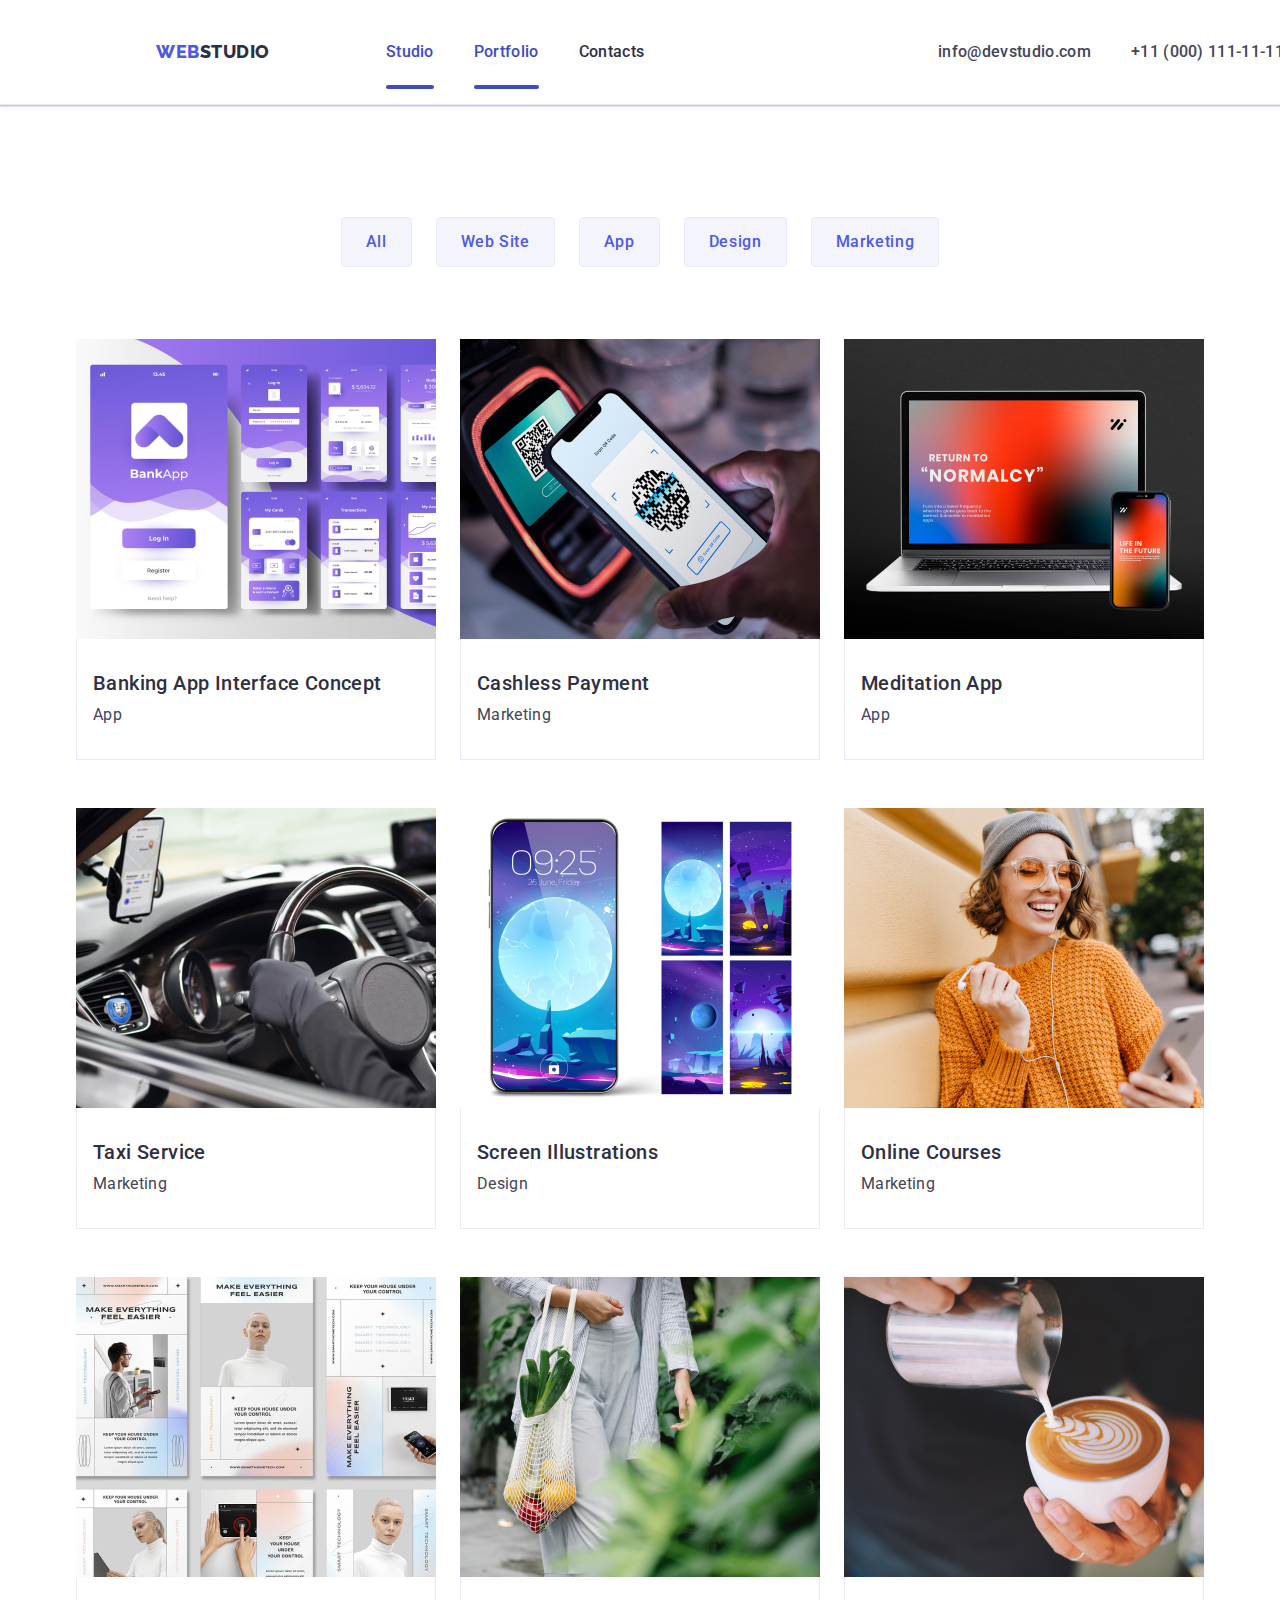
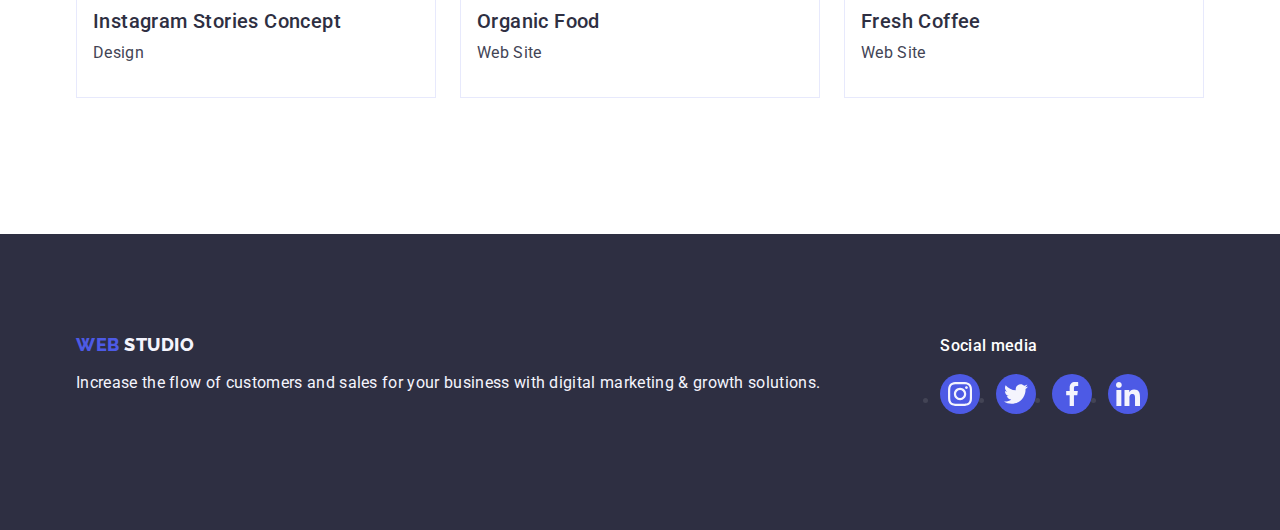
==== portfolio.html @ eb2d8efe "tema 6" ====
<!DOCTYPE html>
<html lang="en">
<head>
    <meta charset="UTF-8">
    <meta name="viewport" content="width=device-width, initial-scale=1.0">
    <title>WEBSTUDIO</title>
    <link rel="stylesheet" href="https://cdnjs.cloudflare.com/ajax/libs/modern-normalize/2.0.0/modern-normalize.min.css">
<link rel="preconnect" href="https://fonts.googleapis.com">
<link rel="preconnect" href="https://fonts.gstatic.com" crossorigin>
<link href="https://fonts.googleapis.com/css2?family=Raleway:wght@700&family=Roboto:wght@400;500;700;900&display=swap" rel="stylesheet">
    <link rel="stylesheet" href="./css/styles.css">
</head>
<body class="project">
<header class="top-head">
<div class="topdiv container">
<nav class="navig">
    <a class="logo link firstlog" href="./index.html">
        Web<span class="logo-studio-dark">Studio</span>
    </a>
    <ul class="list top-line">
        <li> <a class="index link top cls-link abs-link" href="./index.html">Studio</a></li>
        <li> <a class="index link top cls-link abs-link" href="./portfolio.html">Portfolio</a></li>
        <li> <a  class="index link top cls-link" href="">Contacts</a></li>
    </ul>
</nav>
    <address class="add">
    <ul class="list top-line">
        <li>
            <a class="contact link top cls-link" href="mailto:info@devstudio.com">info@devstudio.com</a>
        </li>
        <li>
            <a  class="contact link top cls-link" href="tel:+110001111111">+11 (000) 111-11-11</a>
        </li>
    </ul>
    </address>
</div>
    </header>
    <!-- FILTERS -->
<main>
    <section class="section portf-section">
        <div class="container">
        <h1 class="visually-hidden">EXPLORE US</h1>
    <ul class="list main-list">
        <li>
            <button class="firstbtn main-btn btn-menu" type="button">All</button>
        </li>
        <li>
            <button class="firstbtn main-btn btn-menu" type ="button">Web Site</button>
        </li>
        <li> <button class="firstbtn main-btn btn-menu" type="button">App</button>
        </li>
        <li>
            <button class="firstbtn main-btn btn-menu" type="button">Design</button>
        </li>
        <li>
            <button class="firstbtn main-btn btn-menu" type="button">Marketing</button>
        </li>
    </ul>
    <!-- ROW1 -->
        <ul class="list card-list">
            <li class="card-element">
            <a href="" class="link port-link">
                <div class="card-container">
                <img src="./images/BankingApp.jpg" alt="Banking Interface" width="360">
                <p class="app-storage">
                    14 Stylish and User-Friendly App Design Concepts · Task
                    Manager App · Calorie Tracker App · Exotic Fruit Ecommerce
                    App · Cloud Storage App
                  </p>
            </div>
                <div class="app">
                <h2 class="titlefour card-title">Banking App Interface Concept</h2>
                <p class="firsttitle">App</p>
                </div>
            </a>
            </li>
            <li class="card-element">
                <a href="" class="link port-link">
                    <div class="card-container">
                <img src="./images/CashlessPayment.jpg" alt="Payment" width="360">
                <p class="app-storage">
                    14 Stylish and User-Friendly App Design Concepts · Task
                    Manager App · Calorie Tracker App · Exotic Fruit Ecommerce
                    App · Cloud Storage App
                  </p>
                </div>
                <div class="app">
                <h2 class="titlefour card-title">Cashless Payment</h2>
                <p class="firsttitle">Marketing</p>
                </div>
            </a>
            </li>
            <li class="card-element">
                <a href="" class="link port-link">
                    <div class="card-container">
                <img src="images/MeditationApp.jpg" alt="App" width="360">
                <p class="app-storage">
                    14 Stylish and User-Friendly App Design Concepts · Task
                    Manager App · Calorie Tracker App · Exotic Fruit Ecommerce
                    App · Cloud Storage App
                  </p>
                </div>
                <div class="app">
                <h2 class="titlefour card-title">Meditation App</h2>
             <p class="firsttitle">App</p>
            </div>
            </a>
            </li>
    <!-- ROW2 -->
            <li class="card-element">
                <a href="" class="link port-link">
                    <div class="card-container">
                <img src="./images/TaxiService.jpg" alt="Taxi" width="360">
                <p class="app-storage">
                    14 Stylish and User-Friendly App Design Concepts · Task
                    Manager App · Calorie Tracker App · Exotic Fruit Ecommerce
                    App · Cloud Storage App
                  </p>
                </div>
                <div class="app">
                <h2 class="titlefour card-title">Taxi Service</h2>
                <p class="firsttitle">Marketing</p>
                </div>
            </a>
            </li>
            <li class="card-element">
                <a href="" class="link port-link">
                    <div class="card-container">
                <img src="./images/ScreenIllustrations.jpg" alt="Phone Screen" width="360">
                <p class="app-storage">
                    14 Stylish and User-Friendly App Design Concepts · Task
                    Manager App · Calorie Tracker App · Exotic Fruit Ecommerce
                    App · Cloud Storage App
                  </p>
                </div>
                <div class="app">
                <h2 class="titlefour card-title">Screen Illustrations</h2>
                <p class="firsttitle">Design</p>
                </div>
            </a>
            </li>
            <li class="card-element">
                <a href="" class="link port-link">
                    <div class="card-container">
                <img src="./images/OnlineCourses.jpg" alt="Online Courses" width="360">
                <p class="app-storage">
                    14 Stylish and User-Friendly App Design Concepts · Task
                    Manager App · Calorie Tracker App · Exotic Fruit Ecommerce
                    App · Cloud Storage App
                  </p>
                </div>
                <div class="app">
                <h2 class="titlefour card-title">Online Courses</h2>
                <p class="firsttitle">Marketing</p>
                </div>
            </a>
            </li>
    <!-- ROW3 -->
            <li class="card-element">
                <a href="" class="link port-link">
                    <div class="card-container">
                <img src="./images/InstagramStoriesConcept.jpg" alt="Instagram Stories" width="360">
                <p class="app-storage">
                    14 Stylish and User-Friendly App Design Concepts · Task
                    Manager App · Calorie Tracker App · Exotic Fruit Ecommerce
                    App · Cloud Storage App
                  </p>
                </div>
                <div class="app">
                <h2 class="titlefour card-title">Instagram Stories Concept</h2>
                <p class="firsttitle">Design</p>
                </div>
            </a>
            </li>
            <li class="card-element">
                <a href="" class="link port-link">
                    <div class="card-container">
                <img src="./images/OrganicFood.jpg" alt="Organic Food" width="360">
                <p class="app-storage">
                    14 Stylish and User-Friendly App Design Concepts · Task
                    Manager App · Calorie Tracker App · Exotic Fruit Ecommerce
                    App · Cloud Storage App
                  </p>
                </div>
                <div class="app">
                <h2 class="titlefour card-title">Organic Food</h2>
                <p class="firsttitle">Web Site</p>
                </div>
            </a>
            </li>
            <li class="card-element">
                <a href="" class="link port-link">
                <div class="card-container">
                <img src="./images/FreshCoffee.jpg" alt="Coffee" width="360">
                <p class="app-storage">
                    14 Stylish and User-Friendly App Design Concepts · Task
                    Manager App · Calorie Tracker App · Exotic Fruit Ecommerce
                    App · Cloud Storage App
                  </p>
                </div>
                <div class="app">
                <h2 class="titlefour card-title">Fresh Coffee</h2>
                <p class="firsttitle">Web Site</p>
                </div>
            </a>
            </li>
        </ul>
        </div>
    </section>
</main>

  <!-- FOOTER SECTION -->

<footer class="lastpart">
    <div class="container lastcontainer">
      <div class="footlogo">
      <a class="logo link logo-st" href="./index.html">
        Web <span class="logoc">Studio</span>
      </a>
      <p class="description last-description">
        Increase the flow of customers and sales for your business with
        digital marketing & growth solutions.
      </p>
    </div>

    <div class="socialmediadiv">
      <p class="soctext">Social media</p>
      <ul class="lastdivclass">

          <li class="lastdivelement">
              <a href="" class="lastdivlink">            
                  <svg width="24" height="24" class="lastsocial">
                      <use href="./images/icons.svg#icon-instagram-2"></use>
                  </svg>
              </a>
          </li>

          <li class="lastdivelement">
              <a href="" class="lastdivlink">            
                  <svg width="24" height="24" class="lastsocial">
                      <use href="./images/icons.svg#icon-twitter-1"></use>
                  </svg>
              </a>
          </li>

          <li class="lastdivelement">
              <a href="" class="lastdivlink">            
                  <svg width="24" height="24" class="lastsocial">
                      <use href="./images/icons.svg#icon-facebook-1"></use>
                  </svg>
              </a>
          </li>

          <li class="lastdivelement">
              <a href="" class="lastdivlink">            
                  <svg width="24" height="24" class="lastsocial">
                      <use href="./images/icons.svg#icon-linkedin-1"></use>
                  </svg>
              </a>
          </li>
      </ul>
    </div>
    </div>
  </footer>
  <script src="./js/modal.js"></script>
</body>
</html>
---- css/styles.css ----
*,
*::before,
*::after {
  box-sizing: border-box;
}

.navig {
    display:flex;
    margin: 0px;
    padding: 0px;
    align-items: center;
    gap: 40px;
}
.cls-link {
        color:#2e2f42;
        text-decoration: none;
        font-size: 16px;
        font-weight: 500;
        line-height: 1.5em;
        transition: color 250ms cubic-bezier(0.4, 0, 0.2, 1);
}

.cls-link:hover,
.cls-link:focus {
    color:#404bbf;
}
.cls-link {

    display:inline-block;
    padding: 24px 0;
}

.topdiv {
    display: flex;
    justify-content: space-between;
}

.first-button {
    display: block;
    align-items: center;
    gap: 10px;
    min-width: 169px;
    height: 56px;
    border: none;
    background-color: var(--button-color);
    border-radius: 4px;
    cursor: pointer;
    margin: 0 auto;
    transition: background-color 250ms cubic-bezier(0.4, 0, 0.2, 1);
}

.top-head {
    border-bottom: 1px solid #E7E9FC;
   box-shadow: 0px 2px 1px rgba(46, 47, 66, 0.08),
        0px 1px 1px rgba(46, 47, 66, 0.16),
        0px 1px 6px  rgba(46, 47, 66, 0.08);
        width: 1440px;
        flex-shrink: 0;
}

.top-line {
    display: flex;
    justify-content: space-between;
    gap: 40px;
}

img {
    display:block;
}

:root {
    --brand-color: #FFFFFFFF;
    --blue: #4D5AE5;
    --dark-blue: #2E2F42;
    --more-blue: #434455;
    --light-color: #F4F4FD;
    --logo-color: #f4f4f4fd;
    --button-color: #4D5AE5;
    --main-button: #E7E9FC;
}

.container {
    width: 1158px;
    margin: 0 auto;
    padding: 0 15px;
}

.section {
    padding-top: 94px;
    padding-bottom: 94px;
}

body {
    font-family: "Roboto", sans-serif;
    color: #434455;
    background-color: var(--brand-color);
}

p {
    margin: 0;
}

h2 {
    margin: 0;
}

div {
    display: block;
}

ul {
    padding: 0%;
}

.logo {
    font-family: "Raleway", sans-serif;
    font-weight: 800;
    font-size: 18px;
    line-height: 1.17;
    letter-spacing: 0.03em;
    text-transform: uppercase;
    color: var(--blue);
    margin-right: 76px;
}

.link {
    text-decoration: none;
    display: block;
}
.link:hover {

    box-shadow: 0px 1px 6px rgba(46, 47, 66, 0.08), 0px 1px 1px rgba(46, 47, 66, 0.16), 0px 2px 1px rgba(46, 47, 66, 0.08);
}

.link:focus {
    box-shadow: 0px 1px 6px rgba(46, 47, 66, 0.08), 0px 1px 1px rgba(46, 47, 66, 0.16), 0px 2px 1px rgba(46, 47, 66, 0.08);

}

.logo-studio-dark {
    color: var(--dark-blue);
}

.list {
    list-style: none;
}

.contacts{
    font-style: normal;
    transition: color 250ms cubic-bezier(0.4, 0, 0.2, 1);
}

.contacts{
    line-height: 1.5;
    letter-spacing: 0.02em;
    color: var(--more-blue);
    font-style: normal;
}

.index {
    font-weight: 500;
    font-size: 16px;
    line-height: 1.5;
    letter-spacing: 0.02em;
    color: var(--dark-blue);
    text-decoration: none;
}

.index:hover {
    color: #404BBF;
}

.index:focus {
    color: #404BBF;
}

.contact {
    color: var(--more-blue);
    line-height: 1.5;
    letter-spacing: 0.02em;
    font-style: normal;
}

.contact:hover{
    color:#404bbf;
}

.contact:focus{
    color: #404BBF;
}

.first {
    color: var(--dark-blue);
    background-color: var(--dark-blue);
    padding: 188px 0;
    width: 1440px;
    height: 600px;
    flex-shrink: 0;
    align-items: center;
}

.title{
    font-size: 56px;
    line-height: 1.07;
    text-align: center;
    letter-spacing: 0.02em;
    color: #FFFFFF;
}

.section-title {
    max-width: 496px;
    margin: 0 auto;
    padding-bottom: 48px;
}

.btn {
    font-family: "Roboto", sans-serif;
    font-weight: 500;
    font-size: 16px;
    line-height: 1.5;
    letter-spacing: 0.04em;
    color: #FFFFFF;
}

.btn:hover{
    background-color: #404BBF;
}

.btn:focus{
    background-color: #404BBF;
}

.btn {
    cursor:pointer;
}

.titlefour {
    font-weight: 500;
    font-size: 20px;
    line-height: 1.2;
    letter-spacing: 0.02em;
    color: var(--dark-blue);
}

.firsttitle {
    line-height: 1.5;
    letter-spacing: 0.02em;
    font-size: 16px;
}

.titleh {
    font-size: 36px;
    line-height: 1.11;
    text-align: center;
    letter-spacing: 0.02em;
    text-transform: capitalize;
    color: var(--dark-blue);
}

.lastsection{
    background-color: #F4F4FD;
}

.team {
    font-size: 36px;
    line-height: 1.11;
    text-align: center;
    letter-spacing: 0.02em;
    text-transform: capitalize;
    color: var(--dark-blue);
}

.ord {
    background-color:  #FFFFFFFF;
}

.lastpart{
    background-color: var(--dark-blue);
    padding: 100px 0;
}

.description {
    line-height: 1.5;
    color: var(--light-color);
    letter-spacing: 0.02em;
}

.custom-class {
    font-weight: 500;
    font-size: 20px;
    line-height: 1.2;
    letter-spacing: 0.02em;
    color: var(--dark-blue);
}

.teamp {
    background-color: #FFFFFFFF;
}

.firsttitle {
    color: var(--more-blue)
}

 .logoc {
    color: #F4F4FD;
}

.firstbtn {
    font-family: "Roboto", sans-serif;
    font-weight: 500;
    font-size: 16px;
    line-height: 1.5;
    letter-spacing: 0.04em;
    color: var(--button-color);
    background-color: var(--light-color);
}

.firstbtn:hover {
    color:#FFFFFFFF;
    background-color: #404BBF;
    box-shadow: 0px 3px 1px rgba(0, 0, 0, 0.1), 0px 2px 1px rgba(0, 0, 0, 0.08), 0px 2px 2px rgba(0, 0, 0, 0.12);
}

.firstbtn:focus {
    color:#FFFFFFFF;
    background-color: #404BBF;
    box-shadow: 0px 3px 1px rgba(0, 0, 0, 0.1), 0px 2px 1px rgba(0, 0, 0, 0.08), 0px 2px 2px rgba(0, 0, 0, 0.12);

}

.firstbtn {
    cursor:pointer;
}

.first-row {
    padding-top: 120px;
    padding-bottom: 120px;
}

.hidden-title {
    visibility: hidden;
    height: 1px;
    overflow: hidden;
    position: absolute;
    white-space: nowrap;
    width: 1px;
}

.first-row-list {
    display: flex;
    gap: 24px;
}

.title-first-element {
    margin-bottom: 8px;
}

.third-section {
    padding-bottom: 120px;
}

.title-second-element {
    margin-bottom: 72px;
}

.second-row-list {
    display: flex;
    gap: 24px;
}

.last-row {
    display: flex;
    padding: 120px 0;
}

.last-title {
    margin-bottom: 72px;
}

.last-list {
    display: flex;
    gap: 24px;
}

.last-element {
    border-top-left-radius: 0px;
        border-top-right-radius: 0px;
        border-bottom-right-radius: 4px;
        border-bottom-left-radius: 4px;
        box-shadow: 0px 1px 6px rgba(46, 47, 66, 0.08), 0px 1px 1px rgba(46, 47, 66, 0.16), 0px 2px 1px rgba(46, 47, 66, 0.08);
}

.first-name {
    padding: 32px 0;
}

.title-name {
    text-align: center;
    margin-bottom: 8px;
}

.job {
    text-align: center;
}

.logo-st {
    display: inline-block;
    margin-bottom: 16px;
}

.last-decription {
    max-width: 264px;
}

.portf-section {
    padding-top: 96px;
    padding-bottom: 120px;
}

.main-list {
    display: flex;
    justify-content: center;
    gap: 24px;
    margin-bottom: 72px;
}

.main-btn {
    border: 1px solid var(--main-button);
    border-radius: 4px;
    padding: 12px 24px;
}

.main-btn:hover {
    border: 1px solid transparent;
}

.main-btn:focus {
    border: 1px solid transparent;
}

.card-list {
    display: flex;
    flex-wrap: wrap;
    column-gap: 24px;
    row-gap: 48px;
    padding: 0%;
}

.app {
    padding: 32px 16px;
    border: 1px solid #E7E9FC;
    border-top: none;
}

.card-title {
    margin-bottom: 8px;
}

.top {
    padding: 24px 0;
}

 .visually-hidden {
     position: absolute;
     width: 1px;
     height: 1px;
     margin: -1px;
     border: 0;
     padding: 0;
     white-space: nowrap;
     clip-path: inset(100%);
     clip: rect(0 0 0 0);
     overflow: hidden;
 }

.last-element {
    width: 100%;
    min-width: 264px;
}

.hero {
background-image: linear-gradient(rgba(46, 47, 66, 0.7), rgba(46, 47, 66, 0.7)), url(../images/people-office.jpg);
    max-width: 1440px;
    background-repeat: no-repeat;
    background-position: center;
    background-size: cover;
}

.frsticn {
    display: flex;
    align-items: center;
    justify-content: center;
    height: 112px;
    background-color: #F4F4FD;
    border-radius: 4px;
    margin-bottom: 8px;
}
.social {
    display: flex;
    justify-content: center;
    gap: 24px;
    list-style-type: none
}

.media {
    width: 100%;
    height: 100%;
    background-color: #4d5ae5;
    border-radius: 50%;
    display: flex;
    align-items: center;
    justify-content: center;
    gap: 24px;
    transition: background-color 250ms cubic-bezier(0.4, 0, 0.2, 1);
}

.inst {
    width: 40px;
    height: 40px;
}

.media:hover {
background-color: #404bbf;
} 

.media:focus{
    background-color: #404bbf;
}

.firstr {
    fill: var(--light-color);
}

.cust-class {
    padding-top: 120px;
    padding-bottom: 120px;
}

.tittle-custm {
    font-size: 36px;
    line-height: 1.11;
    color: #2e2f42;
    margin-bottom: 72px;
    text-align: center;
}

.custm-list {
    display: flex;
    justify-content: center;
    gap: 24px;
    list-style-type: none;
}

.section-five {
    width: calc((100% - 120px) / 6);
    height: 88px;
}

.link-customer {
width: 100%;
height: 100%;
border: 1px solid #8e8f99;
border-radius: 4px;
display: flex;
align-items: center;
justify-content: center;
color: #8e8f99;
transition: border-color 250ms cubic-bezier(0.4, 0, 0.2, 1), color 250ms cubic-bezier(0.4, 0, 0.2, 1);
}

.link-customer:hover {
    border-color: #404bbf;
    color: #404bbf
}

.link-customer:focus {
    border-color: #404bbf;
    color: #404bbf;
}

.icon-custom {
    fill: currentColor;
}

.lastcontainer {
    display: flex;
    align-items: baseline;
}

.footlogo {
    margin-right: 120px;
}

.soctext {
    font-weight: 500;
    line-height: 1.5;
    letter-spacing: 0.02em;
    color: #FFFFFFFF;
    margin-bottom: 16px;

}

.lastdivclass {
    display: flex;
    gap: 16px;
}

.lastdivelement{
    width: 40px;
    height: 40px;
}

.lastdivlink {
width: 100%;
height: 100%;
background-color: var(--blue);
border-radius: 50%;
display: flex;
align-items: center;
justify-content: center;
transition: background-color 250ms cubic-bezier(0.4, 0, 0.2, 1);
}

.lastdivlink:hover {
    background-color: #31d0aa;
}

.lastdivlink:focus {
    background-color: #31d0aa;
}

.lastsocial {
    fill: #f4f4fd;
}

.modal-cls {

    position: fixed;
    top: 0;
    left: 0;
    height: 100%;
    width: 100%;
    background-color: rgba(46, 47, 66, 0.4);
    transition: opacity 250ms cubic-bezier(0.4, 0, 0.2, 1), visibility 250ms cubic-bezier(0.4, 0, 0.2, 1);
}


.is-hidden {

    opacity: 0;
    visibility: hidden;
    pointer-events: none;
}

.modal-wind {

    position: absolute;
    top: 50%;
    left: 50%;
    transform: translate(-50%, -50%) scale(1);
    width: 408px;
    min-height: 584px;
    background: #fcfcfc;
    box-shadow: 0px 1px 1px rgba( 0, 0, 0, 0.14), 0px 1px 3px rgba(0, 0, 0, 0.12), 0px 2px 1px rgba(0, 0, 0, 0.2);
    border-radius: 4px;
    transition: transform 250ms cubic-bezier(0.4, 0, 0.2, 1);
}

.modal-btn {

    position: absolute;
    top: 24px;
    right: 24px;
    width: 24px;
    height: 24px;
    border-radius: 50%;
    display: flex;
    align-items: center;
    justify-content: center;
    background-color: #e7e9fc;
    border: 1px solid rgba(0, 0, 0, 0.1);
    padding: 0;
    cursor: pointer;
    transition: background-color 250ms cubic-bezier(0.4, 0, 0.2, 1), border 250ms cubic-bezier(0.4, 0, 0.2, 1);
}

.modal-btn:hover {
    background-color: #404bbf;
        border:none;
        fill: #ffffff;
    
    }
    
    .modal-btn:focus {
    
        background-color: #404bbf;
        border: none;
        fill: #ffffff;
    }

    .close {
        transition: fill 250ms cubic-bezier(0.4, 0, 0.2, 1);
    }
    
    .abs-link {

        color:#404bbf;
        position: relative;
    }
    
    .abs-link::after {
    
        content: "";
        position: absolute;
        left: 0;
        bottom: -1px;
        height: 4px;
        width: 100%;
        background-color: #404bbf;
        border-radius: 2px;
        
    
    }
    
    .port-link {
    
        position: relative;
        color: #404bbf;
    }
    
    .port-link::after{
    
        content: "";
        position: absolute;
        left: 0;
        bottom: -1px;
        height: 4px;
        background-color: #404bbf;
        border-radius: 2px;
        transition: color 250ms cubic-bezier(0.4, 0, 0.2, 1);
    }

    button {
        margin: 0;
    }
    .md-sv {

        transition: fill 250ms cubic-bezier(0.4, 0, 0.2, 1);
    
    }
    
    .btn-menu {
    
        transition: color 250ms cubic-bezier(0.4, 0, 0.2, 1), background-color 250ms cubic-bezier(0.4, 0, 0.2, 1), border-color 250ms cubic-bezier(0.4, 0, 0.2, 1), box-shadow 250ms cubic-bezier(0.4, 0, 0.2, 1);
    }
    
    .port-link {
    
        transition: box-shadow 250ms cubic-bezier(0.4, 0, 0.2, 1);
    }
    .first-link-portf {

        transition: color 250ms cubic-bezier(0.4, 0, 0.2, 1);
    }
    
    .card-container {
    
        position: relative;
        overflow: hidden;
    }
    
    .app-storage {
    
        position: absolute;
        top: 0;
        font-size: 16px;
        line-height: 1.5em;
        letter-spacing: 0.02em;
        color: var(--light-color);
        padding: 40px 32px;
        background-color: #4d5ae5;
        width: 100%;
        height: 100%;
        transform: translateY(100%);
        transition: transform 250ms cubic-bezier(0.4, 0, 0.2, 1);
    }
    
    .port-link:hover .app-storage {
    
        transform: translateY(0);
    }
    .port-link:focus .app-storage {
        
        transform: translateY(0);
    }
    
    img {
    
        overflow-clip-margin: content-box;
        overflow: clip;
    }
    
    .port-link {
    
        transition: box-shadow 250ms cubic-bezier(0.4, 0, 0.2, 1);
    }
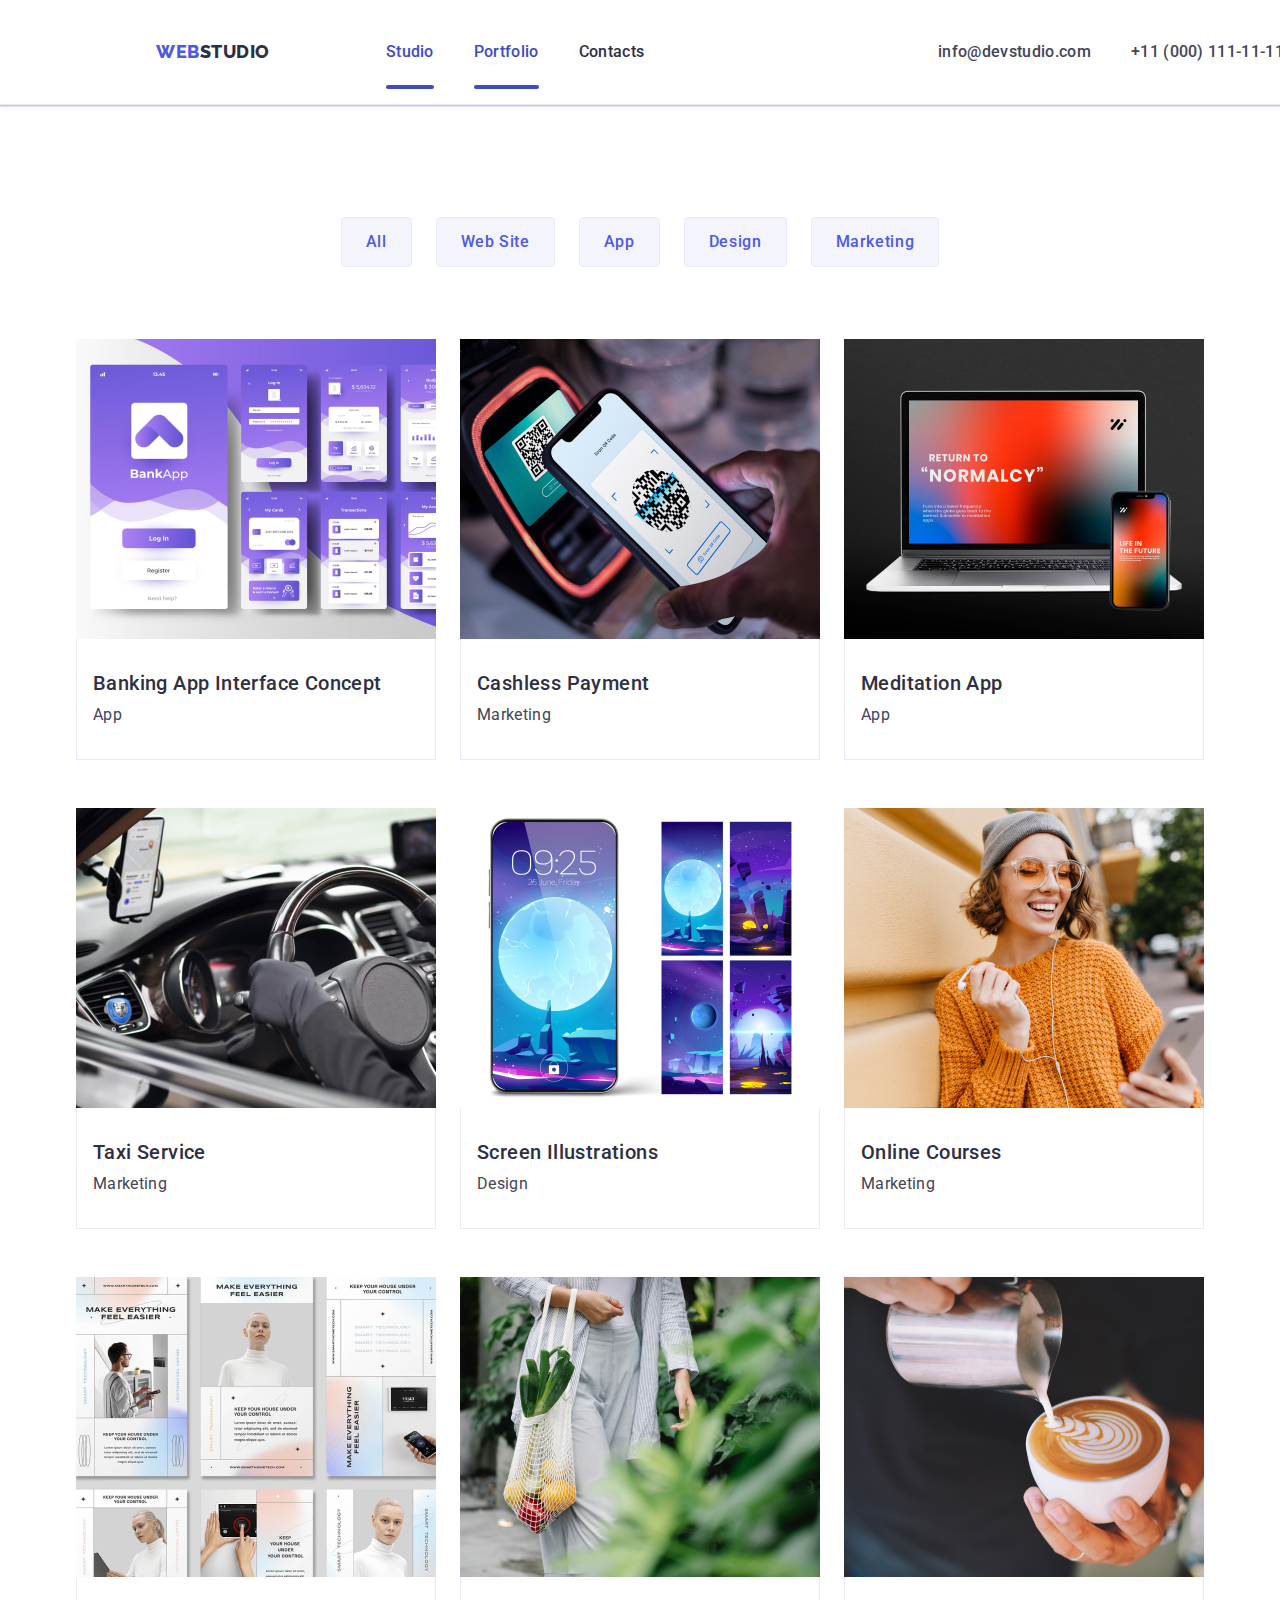
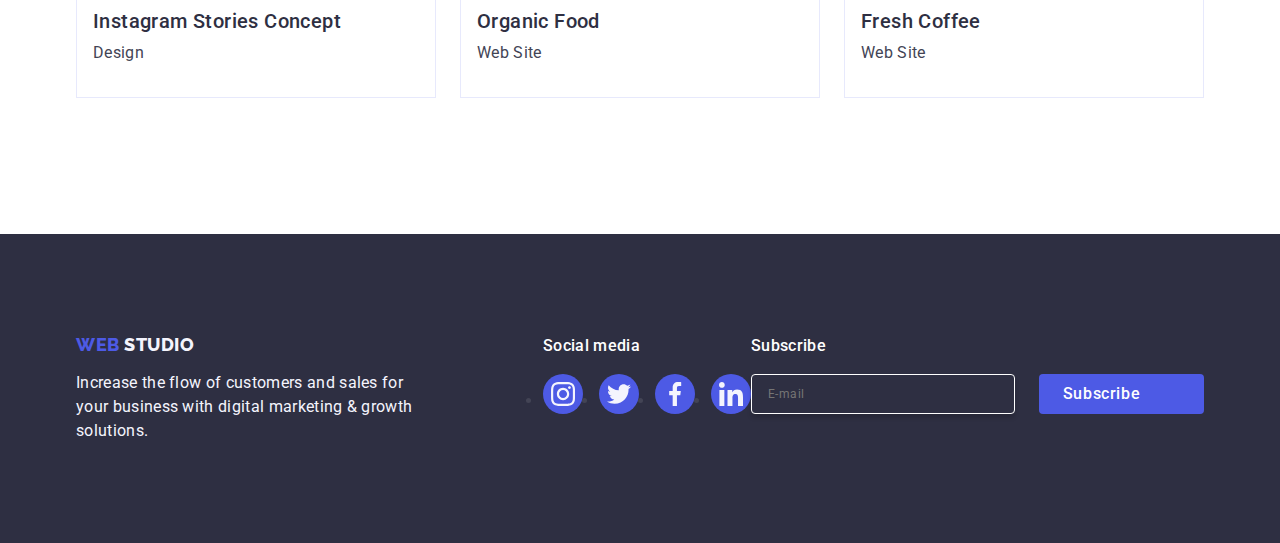
==== commit 27f12fad: "tema 6" ====
--- a/portfolio.html
+++ b/portfolio.html
@@ -260,8 +260,32 @@
           </li>
       </ul>
     </div>
+    <div class="form-div">
+      <p class="sbsc">Subscribe</p>
+      <form
+        class="subs-class"
+        name="signup_form"
+        autocomplete="on"
+        novalidate
+      >
+        <label class="lbl">
+          <input
+            type="email"
+            name="email"
+            class="placeh"
+            placeholder="E-mail"
+          />
+        </label>
+        <button type="submit" class="btn-subscribe">
+          Subscribe
+          <svg width="24" height="24" class="subs-logo">
+            <use href="./images/icons.svg#airplane"></use>
+          </svg>
+        </button>
+      </form>
     </div>
-  </footer>
+  </div>
+</footer>
   <script src="./js/modal.js"></script>
 </body>
 </html>--- a/css/styles.css
+++ b/css/styles.css
@@ -70,13 +70,14 @@
 
 :root {
     --brand-color: #FFFFFFFF;
-    --blue: #4D5AE5;
-    --dark-blue: #2E2F42;
+    --blue: #4d5ae5;
+    --dark-blue: #2e2f42;
     --more-blue: #434455;
     --light-color: #F4F4FD;
-    --logo-color: #f4f4f4fd;
-    --button-color: #4D5AE5;
-    --main-button: #E7E9FC;
+    --button-color: #4d5ae5;
+    --main-button: #e7e9fc;
+    --link-color: #8e8f99;
+    --check-color: #404bbf;
 }
 
 .container {
@@ -803,4 +804,235 @@
     .port-link {
     
         transition: box-shadow 250ms cubic-bezier(0.4, 0, 0.2, 1);
+    }
+
+    .sbsc {
+
+        margin-bottom: 16px;
+        font-weight: 500;
+        font-size: 16px;
+        line-height: 1.5;
+        letter-spacing: 0.02em;
+        color:#FFFFFFFF;
+    }
+    
+    
+    .subs-class {
+    
+        display: flex;
+        gap: 24px;
+    }
+    
+    .placeh {
+    
+        width: 264px;
+        height: 40px;
+        border: 1px solid #ffffff;
+        background-color: #ffffff;
+        font-size: 12px;
+        line-height: 1.5;
+        letter-spacing: 0.04em;
+        padding-left: 16px;
+        box-shadow: 0 4px 4px 0px rgba(0, 0, 0, 0.15);
+        border-radius: 4px;
+        color: #ffffff;
+        background-color: transparent;
+    }
+    
+    .btn-subscribe {
+    
+        min-width: 165px;
+        height: 40px;
+        display: flex;
+        justify-content: center;
+        align-items: center;
+        font-weight: 500px;
+        line-height: 1.5;
+        letter-spacing: 0.04em;
+        color:#ffffff;
+        cursor:pointer;
+        background-color: #4d5ae5;
+        border: none;
+        border-radius: 4px;
+        font-weight: 500;
+        font-size: 16px;
+        font-family: "Roboto", sans-serif;
+    }
+    
+    .subs-logo {
+    
+        margin-left: 16px;
+    }
+    
+    .div-p {
+    
+        font-weight: 500;
+        font-size:16px;
+        line-height: 1.5;
+        text-align: center;
+        letter-spacing: 0.02em;
+        color: var(--dark-blue);
+        margin-bottom: 16px;
+    
+    
+    }
+    
+    .form-div {
+    
+        margin-bottom: 8px;
+    
+    }
+    
+    .lbl {
+    
+        font-size: 12px;
+        line-height: 1.17;
+        letter-spacing: 0.04em;
+        color: var(--link-color);
+        display: block;
+        margin-bottom: 4px;
+    }
+    
+    .icn {
+    
+        position: relative;
+    }
+    
+    .name {
+    
+        width: 100%;
+        height: 40px;
+        border: 1px solid rgba(46, 47, 66, 0.4);
+        border-radius: 4px;
+        background-color: transparent;
+        padding-left: 38px;
+        outline: transparent;
+        transition: border-color 250ms cubic-bezier(0.4, 0, 0.2, 1);
+    
+    
+    
+    }
+    
+    .name:focus {
+    
+        border-color: #4d5ae5;
+    }
+    
+    .phone {
+    
+        position: absolute;
+        left: 16px;
+        top: 50%;
+        transform: translateY(-50%);
+        transition: fill 250ms cubic-bezier(0.4, 0, 0.2, 1);
+        
+    }
+    
+    a:focus svg,
+    a:focus use {
+        fill:#4d5ae5;
+    }
+    
+    .user-div {
+    
+        margin-bottom: 16px;;
+    }
+    
+    .txt {
+    
+    width: 100%;
+    height:120px;
+    font-size:12px;
+    line-height:1.17;
+    letter-spacing:0.04em;
+    color:rgba(46, 47, 66, 0.4);
+    border: 1px solid rgba(46, 47, 66, 0.4);
+    border-radius: 4px;
+    background-color: transparent;
+    padding: 8px 16px;
+    outline: transparent;
+    resize: none;
+    }
+    
+     .txt {
+        transition: border-color 250ms cubic-bezier(0.4, 0, 0.2, 1);
+    }
+    
+    .txt:focus {
+    
+        border-color: #4d5ae5;
+    }
+    
+    .cbox {
+    
+        margin-bottom: 24px;
+    }
+    
+    .cbox label {
+    
+        display: block;
+    }
+    
+    .privacy {
+    
+        font-size: 12px;
+        line-height: 1.17;
+        letter-spacing: 0.04em;
+        color: var(--link-color);
+    
+    }
+    
+    .policy {
+    
+        width: 16px;
+        height: 16px;
+        border: 1px solid rgba(46, 47, 66, 0.4);
+        border-radius: 2px;
+        transition: background-color 250ms cubic-bezier(0.4, 0, 0.2, 1), border 250ms cubic-bezier(0.4, 0, 0.2, 1), fill 250ms cubic-bezier(0.4, 0, 0.2, 1);
+        display: inline-flex;
+        align-items: center;
+        justify-content: center;
+        fill: transparent;
+    }
+    
+    .check {
+    
+        transition: background-color 250ms cubic-bezier(0.4, 0, 0.2, 1), border 250ms cubic-bezier(0.4, 0, 0.2, 1), fill 250ms cubic-bezier(0.4, 0, 0.2, 1), fill 250ms cubic-bezier(0.4, 0, 0.2, 1);
+    }
+    
+    .check-link {
+    
+        color: var(--button-color);
+    }
+    
+    .btn-subs {
+    
+        display: block;
+        min-width: 169px;
+        height: 56px;
+        font-family: "Roboto", sans-serif;
+        font-size: 16px;
+        font-weight: 500;
+        line-height: 1.5;
+        letter-spacing: 0.04em;
+        color:#ffffff;
+        cursor: pointer;
+        background-color: #4d5ae5;
+        border: none;
+        border-radius: 4px;
+        transition: background-color 250ms cubic-bezier(0.4, 0, 0.2, 1);
+    }
+    
+    .inp:checked + .privacy  span:first-child {
+        
+        border: none;
+        background-color: var(--check-color);
+        fill: var(--light-color);
+        
+    }
+    
+    .name:focus + .phone {
+    
+        fill:#4d5ae5;
+    
     }